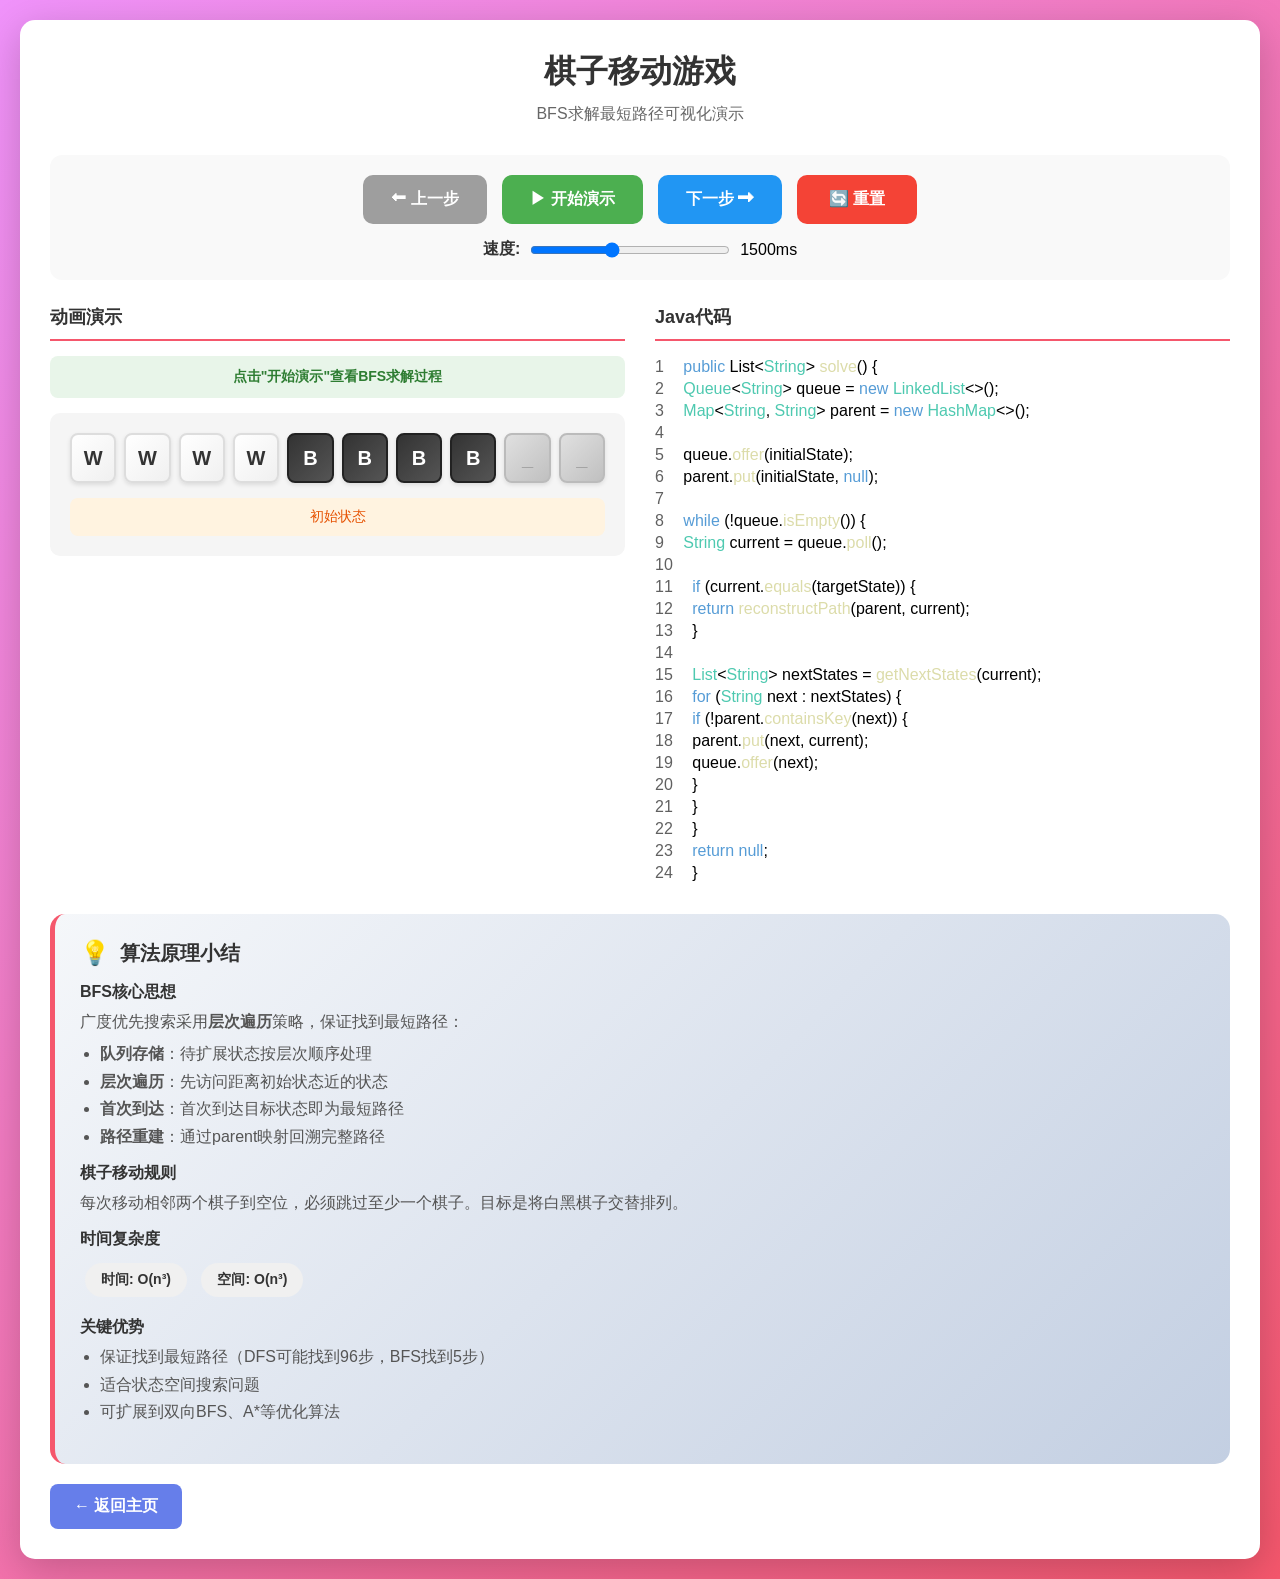
==== show/chess-move.html @ b98d9a7a "feat: 添加算法可视化演示动画页面 - index.html: 导航主页（三个实验入口） - common.css/js: 公共样式和工具函数 - equal-elements.html: 哈希表" ====
<!doctype html>
<html lang="zh-CN">
  <head>
    <meta charset="UTF-8" />
    <meta name="viewport" content="width=device-width, initial-scale=1.0" />
    <title>实验二：棋子移动游戏 - BFS动画</title>
    <link rel="stylesheet" href="common.css">
    <style>
      body {
        background: linear-gradient(135deg, #f093fb 0%, #f5576c 100%);
      }
      .section-title {
        border-bottom: 2px solid #f5576c;
      }
      .summary-section {
        border-left: 5px solid #f5576c;
      }
      .status {
        text-align: center;
        padding: 12px;
        background: #e8f5e9;
        border-radius: 8px;
        margin-bottom: 15px;
        font-weight: bold;
        color: #2e7d32;
        font-size: 14px;
      }
      .board-container {
        padding: 20px;
        background: #f5f5f5;
        border-radius: 10px;
        margin-bottom: 15px;
      }
      .board {
        display: flex;
        gap: 8px;
        justify-content: center;
        margin-bottom: 15px;
      }
      .cell {
        width: 50px;
        height: 50px;
        display: flex;
        align-items: center;
        justify-content: center;
        border-radius: 8px;
        font-weight: bold;
        font-size: 20px;
        transition: all 0.3s;
        box-shadow: 0 2px 4px rgba(0, 0, 0, 0.1);
      }
      .cell.white {
        background: linear-gradient(135deg, #fff 0%, #f0f0f0 100%);
        color: #333;
        border: 2px solid #ddd;
      }
      .cell.black {
        background: linear-gradient(135deg, #333 0%, #555 100%);
        color: white;
        border: 2px solid #222;
      }
      .cell.empty {
        background: linear-gradient(135deg, #e0e0e0 0%, #c0c0c0 100%);
        color: #999;
        border: 2px solid #bbb;
      }
      .cell.moving {
        animation: pulse 0.5s ease-in-out infinite;
        transform: scale(1.1);
      }
      @keyframes pulse {
        0%,
        100% {
          transform: scale(1);
        }
        50% {
          transform: scale(1.15);
        }
      }
      .step-info {
        text-align: center;
        padding: 10px;
        background: #fff3e0;
        border-radius: 8px;
        font-size: 14px;
        color: #e65100;
      }
      .path-display {
        margin-top: 15px;
        padding: 15px;
        background: #f9f9f9;
        border-radius: 8px;
      }
      .path-title {
        font-weight: bold;
        color: #333;
        margin-bottom: 10px;
      }
      .path-steps {
        display: flex;
        flex-wrap: wrap;
        gap: 10px;
      }
      .path-step {
        padding: 8px 12px;
        background: #f5576c;
        color: white;
        border-radius: 5px;
        font-size: 12px;
      }
      .path-step.current {
        background: #f093fb;
        transform: scale(1.1);
      }
    </style>
    <script src="common.js"></script>
  </head>
  <body>
    <div class="container">
      <h1>棋子移动游戏</h1>
      <p class="subtitle">BFS求解最短路径可视化演示</p>

      <div class="controls">
        <div class="control-row">
          <button class="btn-prev" onclick="prevStep()">⬅ 上一步</button>
          <button class="btn-start" onclick="startAnimation()">
            ▶ 开始演示
          </button>
          <button class="btn-next" onclick="nextStep()">下一步 ➡</button>
          <button class="btn-reset" onclick="resetAnimation()">🔄 重置</button>
        </div>
        <div class="control-row">
          <div class="speed-control">
            <label>速度:</label>
            <input
              type="range"
              id="speedSlider"
              min="500"
              max="3000"
              value="1500"
            />
            <span id="speedValue">1500ms</span>
          </div>
        </div>
      </div>

      <div class="main-layout">
        <div class="animation-section">
          <div class="section-title">动画演示</div>
          <div class="status" id="status">点击"开始演示"查看BFS求解过程</div>
          <div class="board-container">
            <div class="board" id="board"></div>
            <div class="step-info" id="stepInfo">初始状态</div>
          </div>
          <div class="path-display" id="pathDisplay" style="display: none">
            <div class="path-title">
              解路径（共 <span id="totalSteps">0</span> 步）
            </div>
            <div class="path-steps" id="pathSteps"></div>
          </div>
        </div>

        <div class="code-section">
          <div class="section-title">Java代码</div>
          <div class="code-container" id="codeContainer"></div>
        </div>
      </div>

      <div class="summary-section">
        <div class="summary-title">算法原理小结</div>
        <div class="summary-content">
          <h4>BFS核心思想</h4>
          <p>
            广度优先搜索采用<strong>层次遍历</strong>策略，保证找到最短路径：
          </p>
          <ul>
            <li><strong>队列存储</strong>：待扩展状态按层次顺序处理</li>
            <li><strong>层次遍历</strong>：先访问距离初始状态近的状态</li>
            <li><strong>首次到达</strong>：首次到达目标状态即为最短路径</li>
            <li><strong>路径重建</strong>：通过parent映射回溯完整路径</li>
          </ul>

          <h4>棋子移动规则</h4>
          <p>
            每次移动相邻两个棋子到空位，必须跳过至少一个棋子。目标是将白黑棋子交替排列。
          </p>

          <h4>时间复杂度</h4>
          <span class="complexity-box">时间: O(n³)</span>
          <span class="complexity-box">空间: O(n³)</span>

          <h4>关键优势</h4>
          <ul>
            <li>保证找到最短路径（DFS可能找到96步，BFS找到5步）</li>
            <li>适合状态空间搜索问题</li>
            <li>可扩展到双向BFS、A*等优化算法</li>
          </ul>
        </div>
      </div>

      <a href="index.html" class="back-link">← 返回主页</a>
    </div>

    <script>
      const javaCode = [
        {
          line: 1,
          content:
            '<span class="keyword">public</span> List&lt;<span class="type">String</span>&gt; <span class="method">solve</span>() {',
          highlight: false,
        },
        {
          line: 2,
          content:
            '    <span class="type">Queue</span>&lt;<span class="type">String</span>&gt; queue = <span class="keyword">new</span> <span class="type">LinkedList</span>&lt;&gt;();',
          highlight: false,
        },
        {
          line: 3,
          content:
            '    <span class="type">Map</span>&lt;<span class="type">String</span>, <span class="type">String</span>&gt; parent = <span class="keyword">new</span> <span class="type">HashMap</span>&lt;&gt;();',
          highlight: false,
        },
        { line: 4, content: "", highlight: false },
        {
          line: 5,
          content: '    queue.<span class="method">offer</span>(initialState);',
          highlight: false,
        },
        {
          line: 6,
          content:
            '    parent.<span class="method">put</span>(initialState, <span class="keyword">null</span>);',
          highlight: false,
        },
        { line: 7, content: "", highlight: false },
        {
          line: 8,
          content:
            '    <span class="keyword">while</span> (!queue.<span class="method">isEmpty</span>()) {',
          highlight: false,
        },
        {
          line: 9,
          content:
            '        <span class="type">String</span> current = queue.<span class="method">poll</span>();',
          highlight: false,
        },
        { line: 10, content: "", highlight: false },
        {
          line: 11,
          content:
            '        <span class="keyword">if</span> (current.<span class="method">equals</span>(targetState)) {',
          highlight: false,
        },
        {
          line: 12,
          content:
            '            <span class="keyword">return</span> <span class="method">reconstructPath</span>(parent, current);',
          highlight: false,
        },
        { line: 13, content: "        }", highlight: false },
        { line: 14, content: "", highlight: false },
        {
          line: 15,
          content:
            '        <span class="type">List</span>&lt;<span class="type">String</span>&gt; nextStates = <span class="method">getNextStates</span>(current);',
          highlight: false,
        },
        {
          line: 16,
          content:
            '        <span class="keyword">for</span> (<span class="type">String</span> next : nextStates) {',
          highlight: false,
        },
        {
          line: 17,
          content:
            '            <span class="keyword">if</span> (!parent.<span class="method">containsKey</span>(next)) {',
          highlight: false,
        },
        {
          line: 18,
          content:
            '                parent.<span class="method">put</span>(next, current);',
          highlight: false,
        },
        {
          line: 19,
          content:
            '                queue.<span class="method">offer</span>(next);',
          highlight: false,
        },
        { line: 20, content: "            }", highlight: false },
        { line: 21, content: "        }", highlight: false },
        { line: 22, content: "    }", highlight: false },
        {
          line: 23,
          content: '    <span class="keyword">return null</span>;',
          highlight: false,
        },
        { line: 24, content: "}", highlight: false },
      ];

      const n = 4;
      let initialState = "WWWWBBBB__";
      let targetState = "__WBWBWBWB";
      let solutionPath = [];
      let currentStep = 0;
      let isAnimating = false;
      let animationTimer = null;

      function initCodeDisplay() {
        const container = document.getElementById("codeContainer");
        container.innerHTML = javaCode
          .map(
            (line) =>
              `<div class="code-line" id="line-${line.line}">
                    <span class="line-number">${line.line}</span>
                    <span class="line-content">${line.content}</span>
                </div>`,
          )
          .join("");
      }

      function highlightCodeLines(lines) {
        javaCode.forEach((lineObj) => {
          const lineEl = document.getElementById(`line-${lineObj.line}`);
          if (lines.includes(lineObj.line)) {
            lineEl.classList.add("highlight");
          } else {
            lineEl.classList.remove("highlight");
          }
        });
      }

      function initBoard() {
        const board = document.getElementById("board");
        board.innerHTML = "";
        for (let i = 0; i < initialState.length; i++) {
          const cell = document.createElement("div");
          cell.className = "cell";
          cell.id = `cell-${i}`;
          updateCell(cell, initialState[i]);
          board.appendChild(cell);
        }
      }

      function updateCell(cell, char) {
        cell.className = "cell";
        if (char === "W") {
          cell.classList.add("white");
          cell.textContent = "W";
        } else if (char === "B") {
          cell.classList.add("black");
          cell.textContent = "B";
        } else {
          cell.classList.add("empty");
          cell.textContent = "_";
        }
      }

      function displayState(state, movingPositions = []) {
        for (let i = 0; i < state.length; i++) {
          const cell = document.getElementById(`cell-${i}`);
          updateCell(cell, state[i]);
          if (movingPositions.includes(i)) {
            cell.classList.add("moving");
          }
        }
      }

      function solveBFS() {
        const queue = [initialState];
        const parent = { [initialState]: null };
        const visited = new Set([initialState]);

        while (queue.length > 0) {
          const current = queue.shift();

          if (current === targetState) {
            const path = [];
            let state = current;
            while (state !== null) {
              path.unshift(state);
              state = parent[state];
            }
            return path;
          }

          const emptyPos = current.indexOf("_");
          for (let i = 0; i < current.length - 1; i++) {
            if (current[i] !== "_" && current[i + 1] !== "_") {
              const minPos = Math.min(i, emptyPos);
              const maxPos = Math.max(i, emptyPos);
              let hasJump = false;
              for (let j = minPos + 1; j < maxPos; j++) {
                if (current[j] !== "_") {
                  hasJump = true;
                  break;
                }
              }

              if (hasJump) {
                const chars = current.split("");
                const c1 = chars[i];
                const c2 = chars[i + 1];
                chars[i] = "_";
                chars[i + 1] = "_";
                chars[emptyPos] = c1;
                chars[emptyPos + 1] = c2;
                const newState = chars.join("");

                if (!visited.has(newState)) {
                  visited.add(newState);
                  parent[newState] = current;
                  queue.push(newState);
                }
              }
            }
          }
        }

        return null;
      }

      function findMovePositions(prev, curr) {
        const from = [];
        const to = [];
        for (let i = 0; i < prev.length; i++) {
          if (prev[i] !== "_" && curr[i] === "_") {
            from.push(i, i + 1);
          }
          if (prev[i] === "_" && curr[i] !== "_") {
            to.push(i, i + 1);
          }
        }
        return { from, to };
      }

      function generateAnimationSteps() {
        solutionPath = solveBFS();
        if (!solutionPath) {
          document.getElementById("status").textContent = "无解！";
          return;
        }

        document.getElementById("pathDisplay").style.display = "block";
        document.getElementById("totalSteps").textContent =
          solutionPath.length - 1;

        const pathSteps = document.getElementById("pathSteps");
        pathSteps.innerHTML = solutionPath
          .map(
            (state, idx) =>
              `<div class="path-step" id="path-step-${idx}">步骤${idx}</div>`,
          )
          .join("");
      }

      function showStep(stepIndex) {
        if (stepIndex >= solutionPath.length) {
          isAnimating = false;
          document.getElementById("status").textContent = "求解完成！";
          highlightCodeLines([]);
          return;
        }

        const state = solutionPath[stepIndex];
        const prevState = stepIndex > 0 ? solutionPath[stepIndex - 1] : null;

        let movingPositions = [];
        let stepInfo = "";

        if (prevState) {
          const move = findMovePositions(prevState, state);
          movingPositions = move.to;
          stepInfo = `移动位置 [${move.from[0]},${move.from[1]}] → [${move.to[0]},${move.to[1]}]`;
        } else {
          stepInfo = "初始状态";
        }

        displayState(state, movingPositions);
        document.getElementById("stepInfo").textContent = stepInfo;
        document.getElementById("status").textContent =
          `步骤 ${stepIndex}/${solutionPath.length - 1}`;

        for (let i = 0; i < solutionPath.length; i++) {
          const stepEl = document.getElementById(`path-step-${i}`);
          if (stepEl) {
            stepEl.className = "path-step";
            if (i === stepIndex) {
              stepEl.classList.add("current");
            }
          }
        }

        if (stepIndex === 0) {
          highlightCodeLines([1, 2, 3, 5, 6]);
        } else if (stepIndex < solutionPath.length - 1) {
          highlightCodeLines([8, 9, 15, 16, 17, 18, 19]);
        } else {
          highlightCodeLines([11, 12]);
        }
      }

      function startAnimation() {
        if (isAnimating) {
          isAnimating = false;
          clearTimeout(animationTimer);
          return;
        }

        if (solutionPath.length === 0) {
          generateAnimationSteps();
        }

        if (currentStep >= solutionPath.length) {
          resetAnimation();
          generateAnimationSteps();
        }

        isAnimating = true;
        animate();
      }

      function animate() {
        if (!isAnimating || currentStep >= solutionPath.length) {
          isAnimating = false;
          return;
        }

        showStep(currentStep);
        currentStep++;

        const speed = document.getElementById("speedSlider").value;
        animationTimer = setTimeout(animate, parseInt(speed));
      }

      function prevStep() {
        if (solutionPath.length === 0) {
          generateAnimationSteps();
        }

        if (currentStep > 0) {
          currentStep--;
          showStep(currentStep);
        }
      }

      function nextStep() {
        if (solutionPath.length === 0) {
          generateAnimationSteps();
        }

        if (currentStep < solutionPath.length) {
          showStep(currentStep);
          currentStep++;
        }
      }

      function stepAnimation() {
        nextStep();
      }

      function updateSpeedDisplay() {
        const slider = document.getElementById("speedSlider");
        const display = document.getElementById("speedValue");
        display.textContent = slider.value + "ms";
      }

      function resetAnimation() {
        isAnimating = false;
        clearTimeout(animationTimer);
        currentStep = 0;
        solutionPath = [];
        document.getElementById("pathDisplay").style.display = "none";
        document.getElementById("status").textContent =
          '点击"开始演示"查看BFS求解过程';
        document.getElementById("stepInfo").textContent = "初始状态";
        highlightCodeLines([]);
        initBoard();
      }

      document
        .getElementById("speedSlider")
        .addEventListener("input", updateSpeedDisplay);
      initCodeDisplay();
      initBoard();
    </script>
  </body>
</html>
---- show/common.css ----
* {
  margin: 0;
  padding: 0;
  box-sizing: border-box;
}
body {
  font-family: "Segoe UI", Tahoma, Geneva, Verdana, sans-serif;
  min-height: 100vh;
  padding: 20px;
}
.container {
  max-width: 1400px;
  margin: 0 auto;
  background: white;
  border-radius: 15px;
  padding: 30px;
  box-shadow: 0 10px 40px rgba(0, 0, 0, 0.2);
}
h1 {
  text-align: center;
  color: #333;
  margin-bottom: 10px;
}
.subtitle {
  text-align: center;
  color: #666;
  margin-bottom: 30px;
}
.main-layout {
  display: flex;
  gap: 30px;
  margin-top: 20px;
}
.animation-section {
  flex: 1;
  min-width: 0;
}
.code-section {
  flex: 1;
  min-width: 0;
}
.section-title {
  font-size: 18px;
  font-weight: bold;
  color: #333;
  margin-bottom: 15px;
  padding-bottom: 10px;
  border-bottom: 2px solid #667eea;
}
.controls {
  display: flex;
  flex-direction: column;
  gap: 15px;
  justify-content: center;
  align-items: center;
  margin-bottom: 25px;
  padding: 20px;
  background: #f9f9f9;
  border-radius: 12px;
}
.control-row {
  display: flex;
  gap: 15px;
  justify-content: center;
  align-items: center;
  flex-wrap: wrap;
}
button {
  padding: 14px 28px;
  font-size: 16px;
  border: none;
  border-radius: 10px;
  cursor: pointer;
  transition: all 0.3s;
  font-weight: bold;
  min-width: 120px;
}
.btn-prev {
  background: #9e9e9e;
  color: white;
}
.btn-prev:hover {
  background: #757575;
}
.btn-next {
  background: #2196f3;
  color: white;
}
.btn-next:hover {
  background: #0b7dda;
}
.btn-start {
  background: #4caf50;
  color: white;
}
.btn-start:hover {
  background: #45a049;
}
.btn-reset {
  background: #f44336;
  color: white;
}
.btn-reset:hover {
  background: #da190b;
}
.speed-control {
  display: flex;
  align-items: center;
  gap: 10px;
}
.speed-control label {
  font-weight: bold;
  color: #333;
}
input[type="range"] {
  width: 200px;
  cursor: pointer;
}
input[type="number"] {
  padding: 8px 12px;
  font-size: 16px;
  border: 2px solid #ddd;
  border-radius: 6px;
  width: 80px;
}
.status {
  padding: 15px;
  margin: 15px 0;
  background: #f0f0f0;
  border-radius: 8px;
  text-align: center;
  font-weight: bold;
  color: #333;
  transition: all 0.3s;
}
.status.found {
  background: #e8f5e8;
  color: #2e7d32;
  border: 2px solid #4caf50;
}
.status.error {
  background: #ffebee;
  color: #c62828;
  border: 2px solid #f44336;
}
.code-display {
  background: #1e1e1e;
  color: #d4d4d4;
  padding: 20px;
  border-radius: 10px;
  font-family: "Consolas", "Monaco", "Courier New", monospace;
  font-size: 14px;
  line-height: 1.5;
  max-height: 600px;
  overflow-y: auto;
  white-space: pre-wrap;
  word-wrap: break-word;
}
.code-line {
  display: block;
  padding: 2px 0;
  transition: all 0.3s;
}
.code-line.highlight {
  background: rgba(255, 215, 0, 0.2);
  border-left: 4px solid #ffd700;
  padding-left: 16px;
}
.line-number {
  color: #606060;
  margin-right: 15px;
  user-select: none;
}
.keyword {
  color: #569cd6;
}
.type {
  color: #4ec9b0;
}
.method {
  color: #dcdcaa;
}
.number {
  color: #b5cea8;
}
.comment {
  color: #6a9955;
}
.string {
  color: #ce9178;
}
.operator {
  color: #d4d4d4;
}
.summary-section {
  margin-top: 30px;
  padding: 25px;
  background: linear-gradient(135deg, #f5f7fa 0%, #c3cfe2 100%);
  border-radius: 15px;
  border-left: 5px solid #667eea;
}
.summary-title {
  font-size: 20px;
  font-weight: bold;
  color: #333;
  margin-bottom: 15px;
  display: flex;
  align-items: center;
  gap: 10px;
}
.summary-title::before {
  content: "💡";
  font-size: 24px;
}
.summary-content h4 {
  color: #333;
  margin: 15px 0 8px 0;
  font-size: 16px;
}
.summary-content p {
  color: #555;
  margin-bottom: 10px;
  line-height: 1.4;
}
.summary-content ul {
  margin-left: 20px;
  margin-bottom: 15px;
}
.summary-content li {
  color: #555;
  margin-bottom: 5px;
  line-height: 1.4;
}
.complexity-box {
  display: inline-block;
  padding: 8px 16px;
  margin: 5px;
  background: #f0f0f0;
  border-radius: 20px;
  font-size: 14px;
  font-weight: bold;
  color: #333;
}
.back-link {
  display: inline-block;
  margin-top: 20px;
  padding: 12px 24px;
  background: #667eea;
  color: white;
  text-decoration: none;
  border-radius: 8px;
  font-weight: bold;
  transition: all 0.3s;
}
.back-link:hover {
  background: #5a6fd8;
  transform: translateY(-2px);
}
@media (max-width: 1024px) {
  .main-layout {
    flex-direction: column;
  }
  .animation-section,
  .code-section {
    flex: none;
  }
  .container {
    max-width: 100%;
    padding: 20px;
  }
}
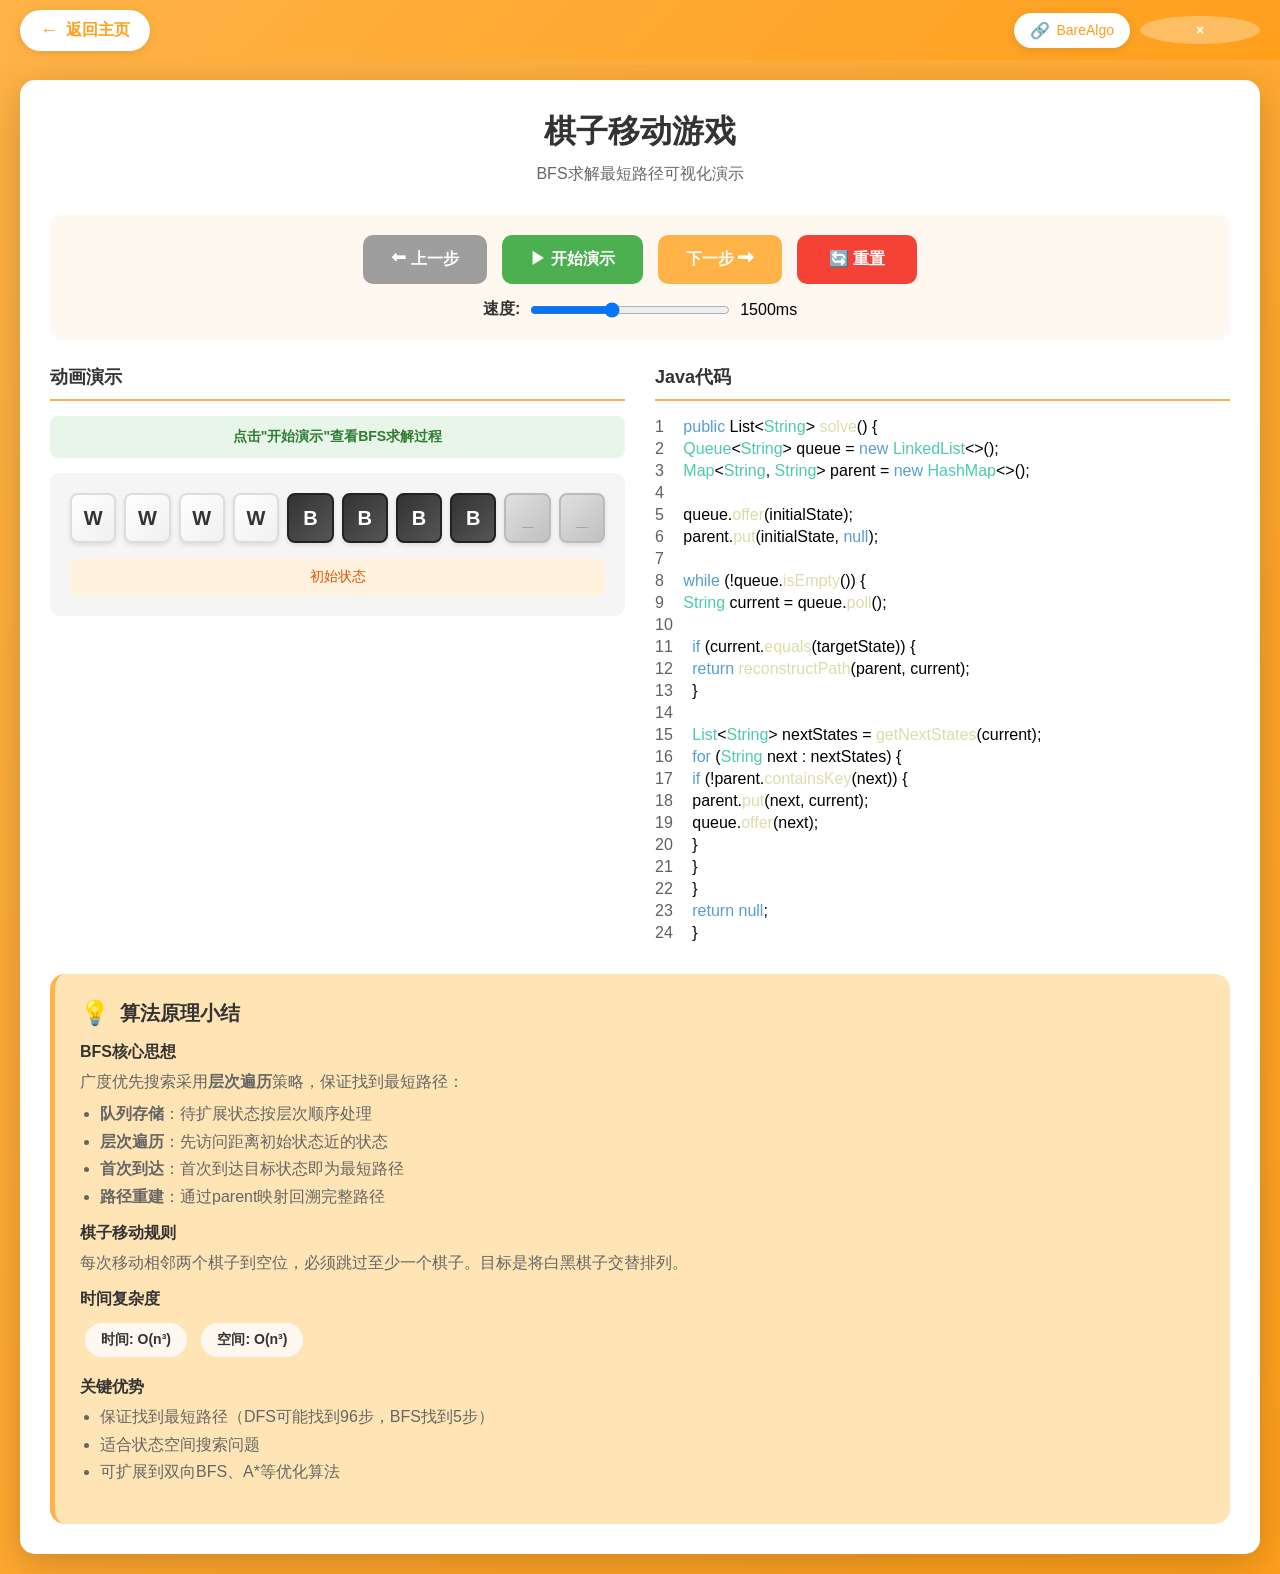
==== commit b254ecf8: "style: 更新页面UI设计 - 返回按钮移至左上角固定导航栏，视觉突出 - 添加BareAlgo quicklink链接，支持取消功能 - 主题色改为浅橙色(#FFB347) - 响应式设计，适配" ====
--- a/show/chess-move.html
+++ b/show/chess-move.html
@@ -4,16 +4,16 @@
     <meta charset="UTF-8" />
     <meta name="viewport" content="width=device-width, initial-scale=1.0" />
     <title>实验二：棋子移动游戏 - BFS动画</title>
-    <link rel="stylesheet" href="common.css">
+    <link rel="stylesheet" href="common.css" />
     <style>
       body {
-        background: linear-gradient(135deg, #f093fb 0%, #f5576c 100%);
+        background: linear-gradient(135deg, #ffb347 0%, #ff9f1c 100%);
       }
       .section-title {
-        border-bottom: 2px solid #f5576c;
+        border-bottom: 2px solid #ffb347;
       }
       .summary-section {
-        border-left: 5px solid #f5576c;
+        border-left: 5px solid #ffb347;
       }
       .status {
         text-align: center;
@@ -116,6 +116,27 @@
     <script src="common.js"></script>
   </head>
   <body>
+    <nav class="top-nav">
+      <a href="index.html" class="back-link">返回主页</a>
+      <div class="quicklink-container" id="quicklinkContainer">
+        <a
+          href="https://barealgo.com/"
+          class="quicklink"
+          target="_blank"
+          rel="noopener noreferrer"
+        >
+          <span class="quicklink-icon">🔗</span>
+          <span>BareAlgo</span>
+        </a>
+        <button
+          class="quicklink-cancel"
+          onclick="hideQuicklink()"
+          title="取消链接"
+        >
+          ×
+        </button>
+      </div>
+    </nav>
     <div class="container">
       <h1>棋子移动游戏</h1>
       <p class="subtitle">BFS求解最短路径可视化演示</p>
@@ -198,10 +219,16 @@
         </div>
       </div>
 
-      <a href="index.html" class="back-link">← 返回主页</a>
+      <a href="index.html" class="back-link" style="display: none"
+        >← 返回主页</a
+      >
     </div>
 
     <script>
+      function hideQuicklink() {
+        const container = document.getElementById("quicklinkContainer");
+        container.classList.add("quicklink-hidden");
+      }
       const javaCode = [
         {
           line: 1,
--- a/show/common.css
+++ b/show/common.css
@@ -3,11 +3,24 @@
   padding: 0;
   box-sizing: border-box;
 }
+
+:root {
+  --primary-color: #ffb347;
+  --primary-dark: #ff9f1c;
+  --primary-light: #ffe4b5;
+  --accent-color: #ff8c00;
+  --text-color: #333;
+  --text-light: #666;
+  --bg-light: #fff8f0;
+}
+
 body {
   font-family: "Segoe UI", Tahoma, Geneva, Verdana, sans-serif;
   min-height: 100vh;
   padding: 20px;
-}
+  padding-top: 80px;
+}
+
 .container {
   max-width: 1400px;
   margin: 0 auto;
@@ -16,37 +29,44 @@
   padding: 30px;
   box-shadow: 0 10px 40px rgba(0, 0, 0, 0.2);
 }
+
 h1 {
   text-align: center;
-  color: #333;
+  color: var(--text-color);
   margin-bottom: 10px;
 }
+
 .subtitle {
   text-align: center;
-  color: #666;
+  color: var(--text-light);
   margin-bottom: 30px;
 }
+
 .main-layout {
   display: flex;
   gap: 30px;
   margin-top: 20px;
 }
+
 .animation-section {
   flex: 1;
   min-width: 0;
 }
+
 .code-section {
   flex: 1;
   min-width: 0;
 }
+
 .section-title {
   font-size: 18px;
   font-weight: bold;
-  color: #333;
+  color: var(--text-color);
   margin-bottom: 15px;
   padding-bottom: 10px;
-  border-bottom: 2px solid #667eea;
-}
+  border-bottom: 2px solid var(--primary-color);
+}
+
 .controls {
   display: flex;
   flex-direction: column;
@@ -55,9 +75,10 @@
   align-items: center;
   margin-bottom: 25px;
   padding: 20px;
-  background: #f9f9f9;
+  background: var(--bg-light);
   border-radius: 12px;
 }
+
 .control-row {
   display: flex;
   gap: 15px;
@@ -65,6 +86,7 @@
   align-items: center;
   flex-wrap: wrap;
 }
+
 button {
   padding: 14px 28px;
   font-size: 16px;
@@ -75,74 +97,90 @@
   font-weight: bold;
   min-width: 120px;
 }
+
 .btn-prev {
   background: #9e9e9e;
   color: white;
 }
+
 .btn-prev:hover {
   background: #757575;
 }
+
 .btn-next {
-  background: #2196f3;
+  background: var(--primary-color);
   color: white;
 }
+
 .btn-next:hover {
-  background: #0b7dda;
-}
+  background: var(--primary-dark);
+}
+
 .btn-start {
   background: #4caf50;
   color: white;
 }
+
 .btn-start:hover {
   background: #45a049;
 }
+
 .btn-reset {
   background: #f44336;
   color: white;
 }
+
 .btn-reset:hover {
   background: #da190b;
 }
+
 .speed-control {
   display: flex;
   align-items: center;
   gap: 10px;
 }
+
 .speed-control label {
   font-weight: bold;
-  color: #333;
-}
+  color: var(--text-color);
+}
+
 input[type="range"] {
   width: 200px;
   cursor: pointer;
 }
+
 input[type="number"] {
   padding: 8px 12px;
   font-size: 16px;
-  border: 2px solid #ddd;
+  border: 2px solid var(--primary-color);
   border-radius: 6px;
   width: 80px;
 }
+
 .status {
   padding: 15px;
   margin: 15px 0;
-  background: #f0f0f0;
+  background: var(--bg-light);
   border-radius: 8px;
   text-align: center;
   font-weight: bold;
-  color: #333;
-  transition: all 0.3s;
-}
+  color: var(--text-color);
+  transition: all 0.3s;
+}
+
 .status.found {
   background: #e8f5e8;
   color: #2e7d32;
   border: 2px solid #4caf50;
 }
+
 .status.error {
   background: #ffebee;
   color: #c62828;
   border: 2px solid #f44336;
 }
+
 .code-display {
   background: #1e1e1e;
   color: #d4d4d4;
@@ -156,106 +194,234 @@
   white-space: pre-wrap;
   word-wrap: break-word;
 }
+
 .code-line {
   display: block;
   padding: 2px 0;
   transition: all 0.3s;
 }
+
 .code-line.highlight {
   background: rgba(255, 215, 0, 0.2);
   border-left: 4px solid #ffd700;
   padding-left: 16px;
 }
+
 .line-number {
   color: #606060;
   margin-right: 15px;
   user-select: none;
 }
+
 .keyword {
   color: #569cd6;
 }
+
 .type {
   color: #4ec9b0;
 }
+
 .method {
   color: #dcdcaa;
 }
+
 .number {
   color: #b5cea8;
 }
+
 .comment {
   color: #6a9955;
 }
+
 .string {
   color: #ce9178;
 }
+
 .operator {
   color: #d4d4d4;
 }
+
 .summary-section {
   margin-top: 30px;
   padding: 25px;
-  background: linear-gradient(135deg, #f5f7fa 0%, #c3cfe2 100%);
+  background: linear-gradient(135deg, var(--primary-light) 0%, #ffe4b5 100%);
   border-radius: 15px;
-  border-left: 5px solid #667eea;
-}
+  border-left: 5px solid var(--primary-color);
+}
+
 .summary-title {
   font-size: 20px;
   font-weight: bold;
-  color: #333;
+  color: var(--text-color);
   margin-bottom: 15px;
   display: flex;
   align-items: center;
   gap: 10px;
 }
+
 .summary-title::before {
   content: "💡";
   font-size: 24px;
 }
+
 .summary-content h4 {
-  color: #333;
+  color: var(--text-color);
   margin: 15px 0 8px 0;
   font-size: 16px;
 }
+
 .summary-content p {
-  color: #555;
+  color: var(--text-light);
   margin-bottom: 10px;
   line-height: 1.4;
 }
+
 .summary-content ul {
   margin-left: 20px;
   margin-bottom: 15px;
 }
+
 .summary-content li {
-  color: #555;
+  color: var(--text-light);
   margin-bottom: 5px;
   line-height: 1.4;
 }
+
 .complexity-box {
   display: inline-block;
   padding: 8px 16px;
   margin: 5px;
-  background: #f0f0f0;
+  background: var(--bg-light);
   border-radius: 20px;
   font-size: 14px;
   font-weight: bold;
-  color: #333;
-}
+  color: var(--text-color);
+}
+
+.top-nav {
+  position: fixed;
+  top: 0;
+  left: 0;
+  right: 0;
+  height: 60px;
+  background: linear-gradient(
+    135deg,
+    var(--primary-color) 0%,
+    var(--primary-dark) 100%
+  );
+  display: flex;
+  align-items: center;
+  justify-content: space-between;
+  padding: 0 20px;
+  z-index: 1000;
+  box-shadow: 0 4px 15px rgba(255, 179, 71, 0.3);
+}
+
 .back-link {
-  display: inline-block;
-  margin-top: 20px;
-  padding: 12px 24px;
-  background: #667eea;
+  display: inline-flex;
+  align-items: center;
+  gap: 8px;
+  padding: 10px 20px;
+  background: white;
+  color: var(--primary-dark);
+  text-decoration: none;
+  border-radius: 25px;
+  font-weight: bold;
+  transition: all 0.3s;
+  box-shadow: 0 2px 10px rgba(0, 0, 0, 0.1);
+}
+
+.back-link:hover {
+  background: var(--primary-light);
+  transform: translateY(-2px);
+  box-shadow: 0 4px 15px rgba(0, 0, 0, 0.15);
+}
+
+.back-link::before {
+  content: "←";
+  font-size: 18px;
+}
+
+.quicklink-container {
+  display: flex;
+  align-items: center;
+  gap: 10px;
+}
+
+.quicklink {
+  display: inline-flex;
+  align-items: center;
+  gap: 6px;
+  padding: 8px 16px;
+  background: white;
+  color: var(--primary-dark);
+  text-decoration: none;
+  border-radius: 20px;
+  font-size: 14px;
+  font-weight: 500;
+  transition: all 0.3s;
+  box-shadow: 0 2px 8px rgba(0, 0, 0, 0.1);
+}
+
+.quicklink:hover {
+  background: var(--primary-light);
+  transform: translateY(-1px);
+}
+
+.quicklink-icon {
+  font-size: 16px;
+}
+
+.quicklink-cancel {
+  display: inline-flex;
+  align-items: center;
+  justify-content: center;
+  width: 28px;
+  height: 28px;
+  background: rgba(255, 255, 255, 0.3);
   color: white;
-  text-decoration: none;
-  border-radius: 8px;
-  font-weight: bold;
-  transition: all 0.3s;
-}
-.back-link:hover {
-  background: #5a6fd8;
-  transform: translateY(-2px);
-}
+  border: none;
+  border-radius: 50%;
+  cursor: pointer;
+  transition: all 0.3s;
+  font-size: 14px;
+}
+
+.quicklink-cancel:hover {
+  background: rgba(255, 255, 255, 0.5);
+  transform: scale(1.1);
+}
+
+.quicklink-hidden {
+  display: none !important;
+}
+
+@media (max-width: 768px) {
+  .top-nav {
+    height: 50px;
+    padding: 0 10px;
+  }
+
+  .back-link {
+    padding: 8px 14px;
+    font-size: 14px;
+  }
+
+  .quicklink {
+    padding: 6px 12px;
+    font-size: 12px;
+  }
+
+  .quicklink-cancel {
+    width: 24px;
+    height: 24px;
+  }
+
+  body {
+    padding-top: 70px;
+  }
+}
+
 @media (max-width: 1024px) {
   .main-layout {
     flex-direction: column;
